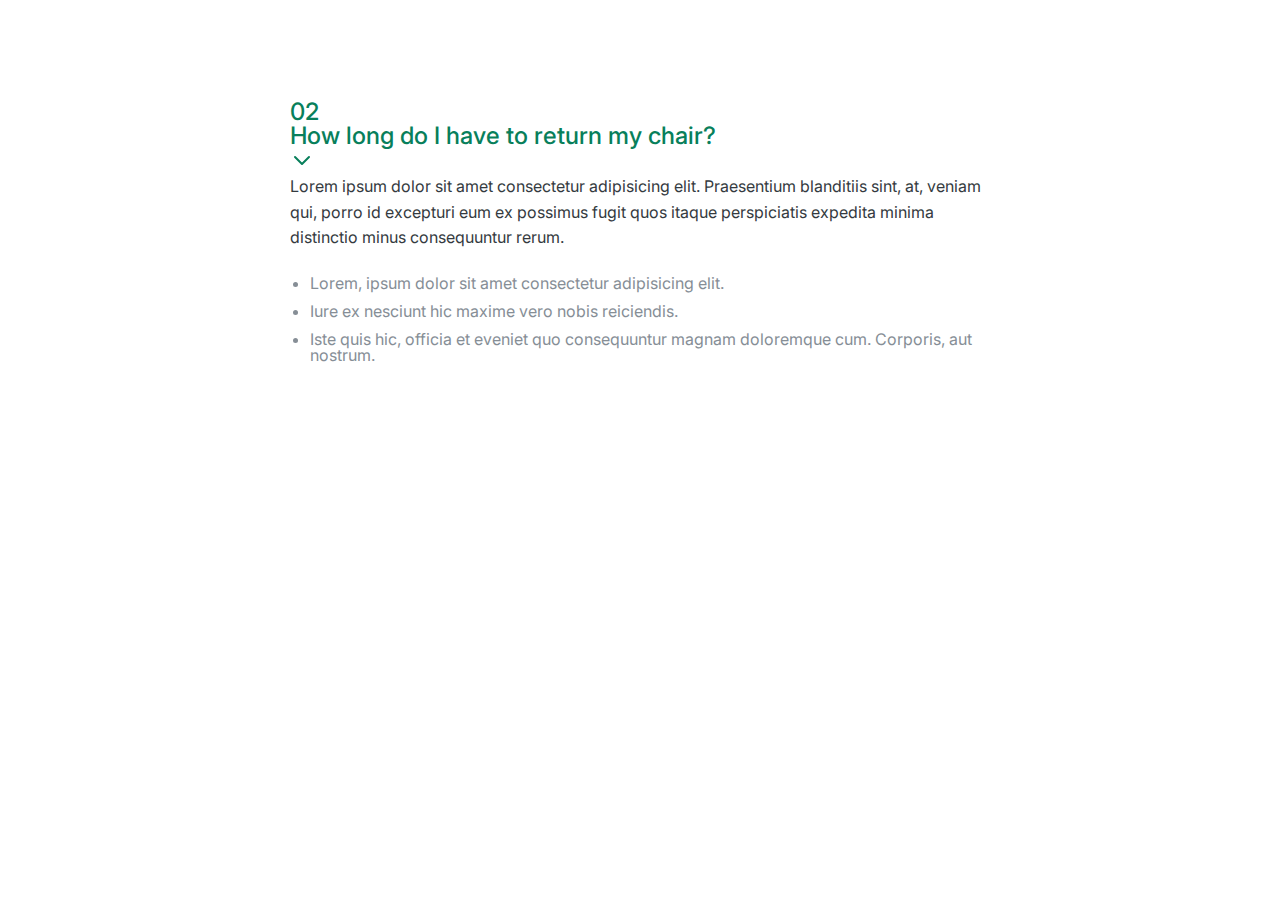
==== accordion.html @ 8c68af04 "feat: add accordion component" ====
<!DOCTYPE html>
<html lang="en">
<head>
  <meta charset="UTF-8">
  <meta http-equiv="X-UA-Compatible" content="IE=edge">
  <meta name="viewport" content="width=device-width, initial-scale=1.0">
  <link href="https://fonts.googleapis.com/css2?family=Inter:wght@400;500;700&display=swap" rel="stylesheet">
  <link rel="stylesheet" href="style/accordion.css">
  <title>Accordion</title>
</head>
<body>
  <div class="accordion">
    <div class="item">
      <p class="number">02</p>
      <p class="text">How long do I have to return my chair?</p>
      <svg xmlns="http://www.w3.org/2000/svg" class="icon" fill="none" viewBox="0 0 24 24" stroke="currentColor">
        <path stroke-linecap="round" stroke-linejoin="round" stroke-width="2" d="M19 9l-7 7-7-7" />
      </svg>
      <div class="hidden-box">
        <p>
          Lorem ipsum dolor sit amet consectetur adipisicing elit. Praesentium blanditiis sint, at, veniam qui, porro id excepturi eum ex possimus fugit quos itaque perspiciatis expedita minima distinctio minus consequuntur rerum.
        </p>
        <ul>
          <li>Lorem, ipsum dolor sit amet consectetur adipisicing elit.</li>
          <li>Iure ex nesciunt hic maxime vero nobis reiciendis.</li>
          <li>Iste quis hic, officia et eveniet quo consequuntur magnam doloremque cum. Corporis, aut nostrum.</li>
        </ul>
      </div>
    </div>
  </div>
</html>
---- style/accordion.css ----
/*
SPACING SYSTEM (px)
2 / 4 / 8 / 12 / 16 / 24 / 32 / 48 / 64 / 80 / 96 / 128

FONT SIZE SYSTEM (px)
10 / 12 / 14 / 16 / 18 / 20 / 24 / 30 / 36 / 44 / 52 / 62 / 74 / 86 / 98
*/

/* 
MAIN-COLOR: #087f5b
GREY-COLOR: #343a40 
*/


* {
  margin: 0;
  padding: 0;
  box-sizing: border-box;
}

/* ------------------------ */
/* GENERAL STYLES */
/* ------------------------ */
body {
  font-family: 'Inter',sans-serif;
  color: #343a40;
  line-height: 1;
}

.accordion {
  width: 700px;
  margin: 100px auto;
}

.item {

}

.number,
.text {
  font-size: 24px;
  font-weight: 500;
  color: #087f5b;
}

.icon {
  width: 24px;
  height: 24px;
  stroke: #087f5b;
}

.hidden-box p {
  line-height: 1.6;
  margin-bottom: 24px;
}

.hidden-box ul {
  color: #868e96;
  margin-left: 20px;
  display: flex;
  flex-direction: column;
  gap: 12px;
}
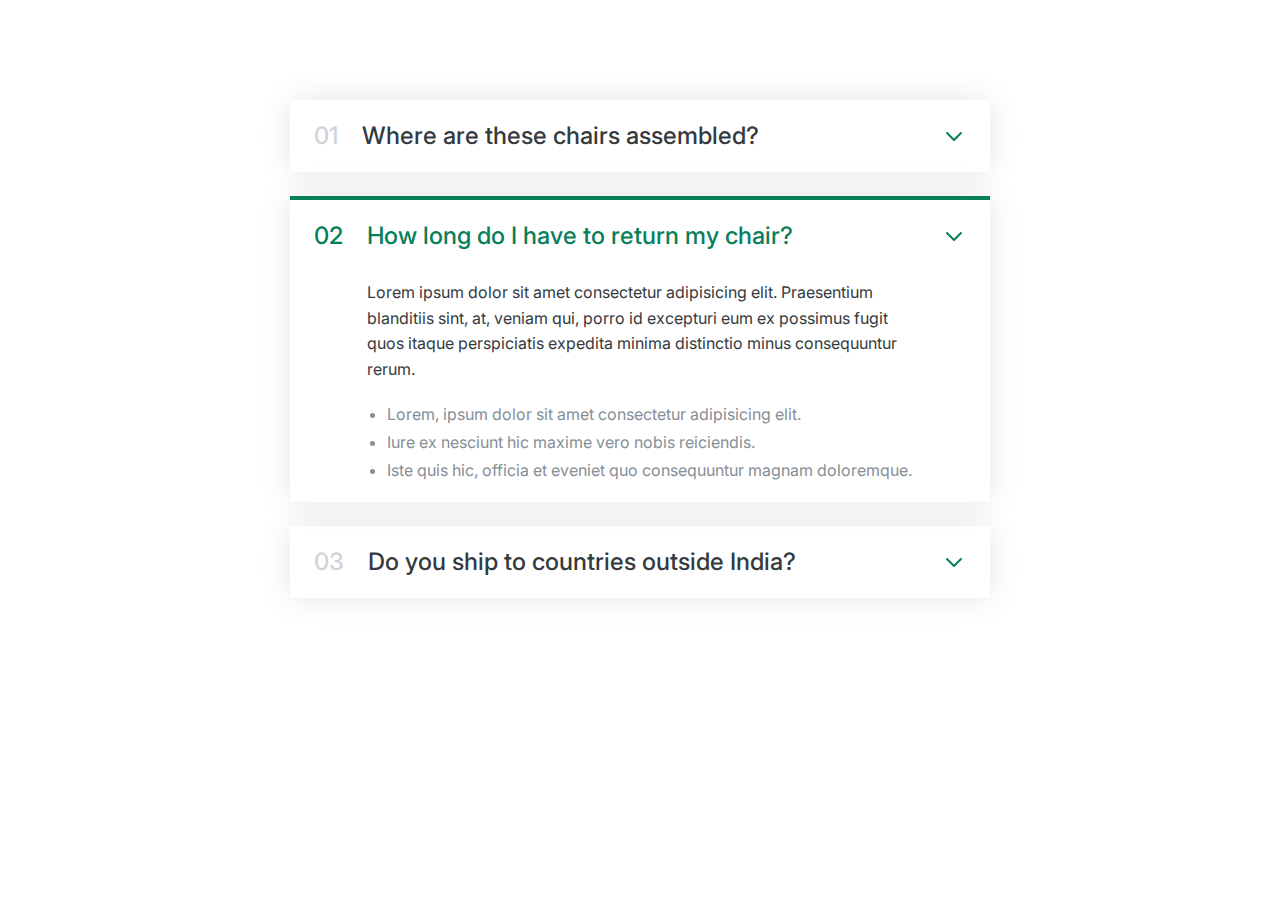
==== commit b080104e: "feat: accordion component layout" ====
--- a/accordion.html
+++ b/accordion.html
@@ -11,6 +11,60 @@
 <body>
   <div class="accordion">
     <div class="item">
+      <p class="number">01</p>
+      <p class="text">Where are these chairs assembled?</p>
+      <svg xmlns="http://www.w3.org/2000/svg" class="icon" fill="none" viewBox="0 0 24 24" stroke="currentColor">
+        <path stroke-linecap="round" stroke-linejoin="round" stroke-width="2" d="M19 9l-7 7-7-7" />
+      </svg>
+      <div class="hidden-box">
+        <p>
+          Lorem ipsum dolor sit amet consectetur adipisicing elit. Praesentium blanditiis sint, at, veniam qui, porro id excepturi eum ex possimus fugit quos itaque perspiciatis expedita minima distinctio minus consequuntur rerum.
+        </p>
+        <ul>
+          <li>Lorem, ipsum dolor sit amet consectetur adipisicing elit.</li>
+          <li>Iure ex nesciunt hic maxime vero nobis reiciendis.</li>
+          <li>Iste quis hic, officia et eveniet quo consequuntur magnam doloremque cum. Corporis, aut nostrum.</li>
+        </ul>
+      </div>
+    </div>
+
+    <div class="item open">
+      <p class="number">02</p>
+      <p class="text">How long do I have to return my chair?</p>
+      <svg xmlns="http://www.w3.org/2000/svg" class="icon" fill="none" viewBox="0 0 24 24" stroke="currentColor">
+        <path stroke-linecap="round" stroke-linejoin="round" stroke-width="2" d="M19 9l-7 7-7-7" />
+      </svg>
+      <div class="hidden-box">
+        <p>
+          Lorem ipsum dolor sit amet consectetur adipisicing elit. Praesentium blanditiis sint, at, veniam qui, porro id excepturi eum ex possimus fugit quos itaque perspiciatis expedita minima distinctio minus consequuntur rerum.
+        </p>
+        <ul>
+          <li>Lorem, ipsum dolor sit amet consectetur adipisicing elit.</li>
+          <li>Iure ex nesciunt hic maxime vero nobis reiciendis.</li>
+          <li>Iste quis hic, officia et eveniet quo consequuntur magnam doloremque.</li>
+        </ul>
+      </div>
+    </div>
+
+    <div class="item">
+      <p class="number">03</p>
+      <p class="text">Do you ship to countries outside India?</p>
+      <svg xmlns="http://www.w3.org/2000/svg" class="icon" fill="none" viewBox="0 0 24 24" stroke="currentColor">
+        <path stroke-linecap="round" stroke-linejoin="round" stroke-width="2" d="M19 9l-7 7-7-7" />
+      </svg>
+      <div class="hidden-box">
+        <p>
+          Lorem ipsum dolor sit amet consectetur adipisicing elit. Praesentium blanditiis sint, at, veniam qui, porro id excepturi eum ex possimus fugit quos itaque perspiciatis expedita minima distinctio minus consequuntur rerum.
+        </p>
+        <ul>
+          <li>Lorem, ipsum dolor sit amet consectetur adipisicing elit.</li>
+          <li>Iure ex nesciunt hic maxime vero nobis reiciendis.</li>
+          <li>Iste quis hic, officia et eveniet quo consequuntur magnam doloremque cum. Corporis, aut nostrum.</li>
+        </ul>
+      </div>
+    </div>
+
+    <!-- <div class="item">
       <p class="number">02</p>
       <p class="text">How long do I have to return my chair?</p>
       <svg xmlns="http://www.w3.org/2000/svg" class="icon" fill="none" viewBox="0 0 24 24" stroke="currentColor">
@@ -26,6 +80,6 @@
           <li>Iste quis hic, officia et eveniet quo consequuntur magnam doloremque cum. Corporis, aut nostrum.</li>
         </ul>
       </div>
-    </div>
+    </div> -->
   </div>
 </html>--- a/style/accordion.css
+++ b/style/accordion.css
@@ -30,23 +30,42 @@
 .accordion {
   width: 700px;
   margin: 100px auto;
+  display: flex;
+  flex-direction: column;
+  gap: 24px;
 }
 
 .item {
+  box-shadow: 0 0 32px rgba(0, 0, 0, 0.1);
+  padding: 24px;
 
+  display: grid;
+  grid-template-columns: auto 1fr auto;
+  column-gap: 24px;
+  row-gap: 32px;
+  align-items: center;
 }
 
 .number,
 .text {
   font-size: 24px;
   font-weight: 500;
-  color: #087f5b;
+  /* color: #087f5b; */
+}
+
+.number {
+  color: #ced4da;
 }
 
 .icon {
   width: 24px;
   height: 24px;
   stroke: #087f5b;
+}
+
+.hidden-box {
+  grid-column: 2;
+  display: none;
 }
 
 .hidden-box p {
@@ -60,4 +79,17 @@
   display: flex;
   flex-direction: column;
   gap: 12px;
+}
+
+.open {
+  border-top: 4px solid #087f5b;
+}
+
+.open .hidden-box {
+  display: block;
+}
+
+.open .number,
+.open .text {
+  color: #087f5b;
 }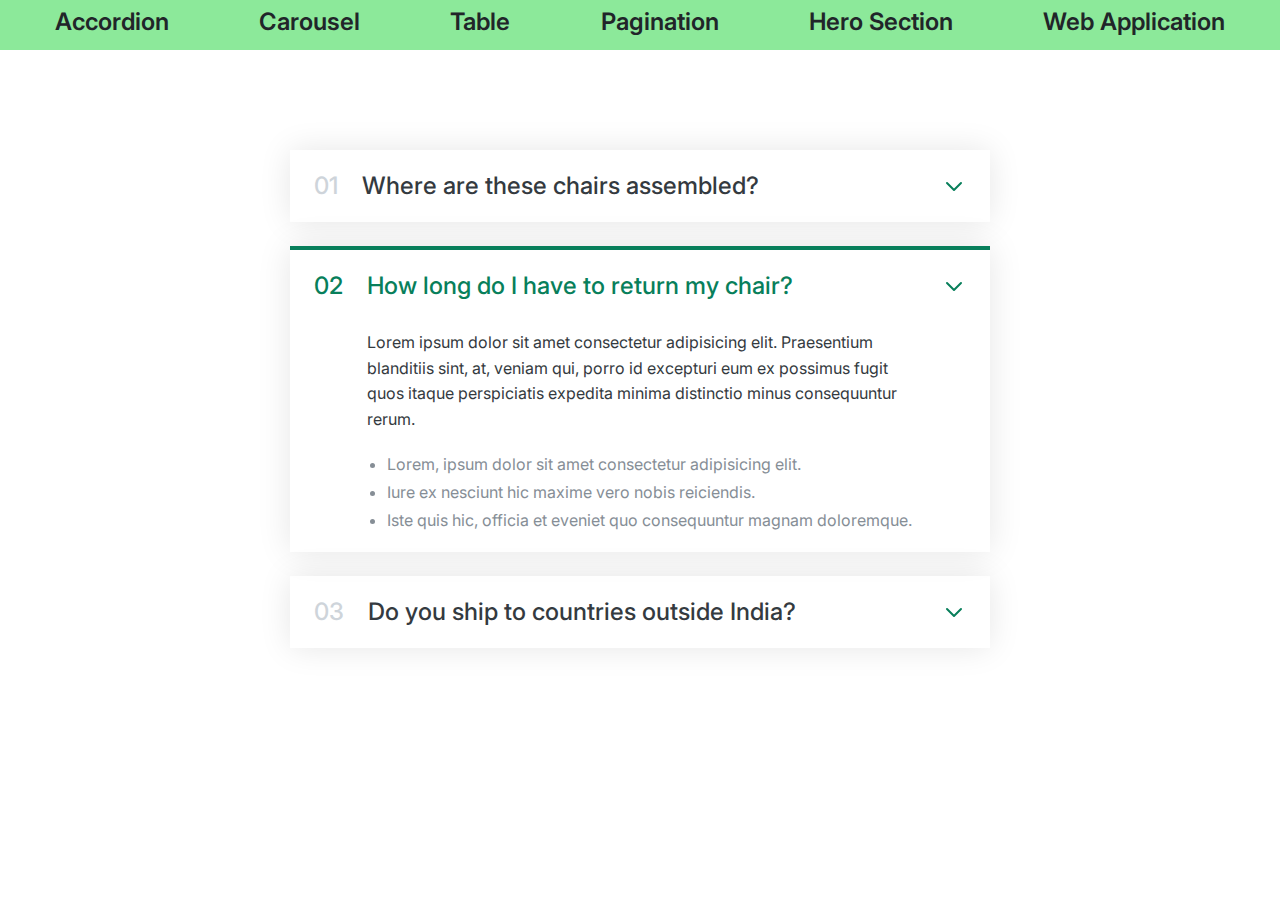
==== commit 44031269: "feat: add home page" ====
--- a/accordion.html
+++ b/accordion.html
@@ -5,10 +5,35 @@
   <meta http-equiv="X-UA-Compatible" content="IE=edge">
   <meta name="viewport" content="width=device-width, initial-scale=1.0">
   <link href="https://fonts.googleapis.com/css2?family=Inter:wght@400;500;700&display=swap" rel="stylesheet">
+  <link rel="stylesheet" href="style/index.css">
   <link rel="stylesheet" href="style/accordion.css">
   <title>Accordion</title>
 </head>
 <body>
+  <header>
+    <nav class="navbar">
+      <ul class="navbar-list">
+        <li class="list-item">
+          <a href="./accordion.html" class="nav-link">Accordion</a>
+        </li>
+        <li class="list-item">
+          <a href="" class="nav-link">Carousel</a>
+        </li>
+        <li class="list-item">
+          <a href="" class="nav-link">Table</a>
+        </li>
+        <li class="list-item">
+          <a href="" class="nav-link">Pagination</a>
+        </li>
+        <li class="list-item">
+          <a href="" class="nav-link">Hero Section</a>
+        </li>
+        <li class="list-item">
+          <a href="" class="nav-link">Web Application</a>
+        </li>
+      </ul>
+    </nav>
+  </header>
   <div class="accordion">
     <div class="item">
       <p class="number">01</p>
--- a/style/index.css
+++ b/style/index.css
@@ -0,0 +1,47 @@
+* {
+  margin: 0;
+  padding: 0;
+  box-sizing: border-box;
+}
+
+/* ------------------------ */
+/* GENERAL STYLES */
+/* ------------------------ */
+body {
+  font-family: 'Inter', sans-serif;
+}
+
+
+/* ------------------------ */
+/* NAVBAR */
+/* ------------------------ */
+.navbar {
+  background-color: #8ce99a;
+  height: 50px;
+  padding: 10px;
+}
+
+.navbar-list {
+  display: flex;
+  justify-content: space-around;
+  align-items: center;
+  list-style: none;
+}
+
+.nav-link {
+  text-decoration: none;
+  font-size: 24px;
+  font-weight: 600;
+}
+
+.nav-link:link{
+  color: #212529;
+}
+
+.nav-link:visited {
+  color: #212529;
+}
+
+.nav-link:hover {
+  color: #868e96;
+}--- a/style/accordion.css
+++ b/style/accordion.css
@@ -10,13 +10,6 @@
 MAIN-COLOR: #087f5b
 GREY-COLOR: #343a40 
 */
-
-
-* {
-  margin: 0;
-  padding: 0;
-  box-sizing: border-box;
-}
 
 /* ------------------------ */
 /* GENERAL STYLES */
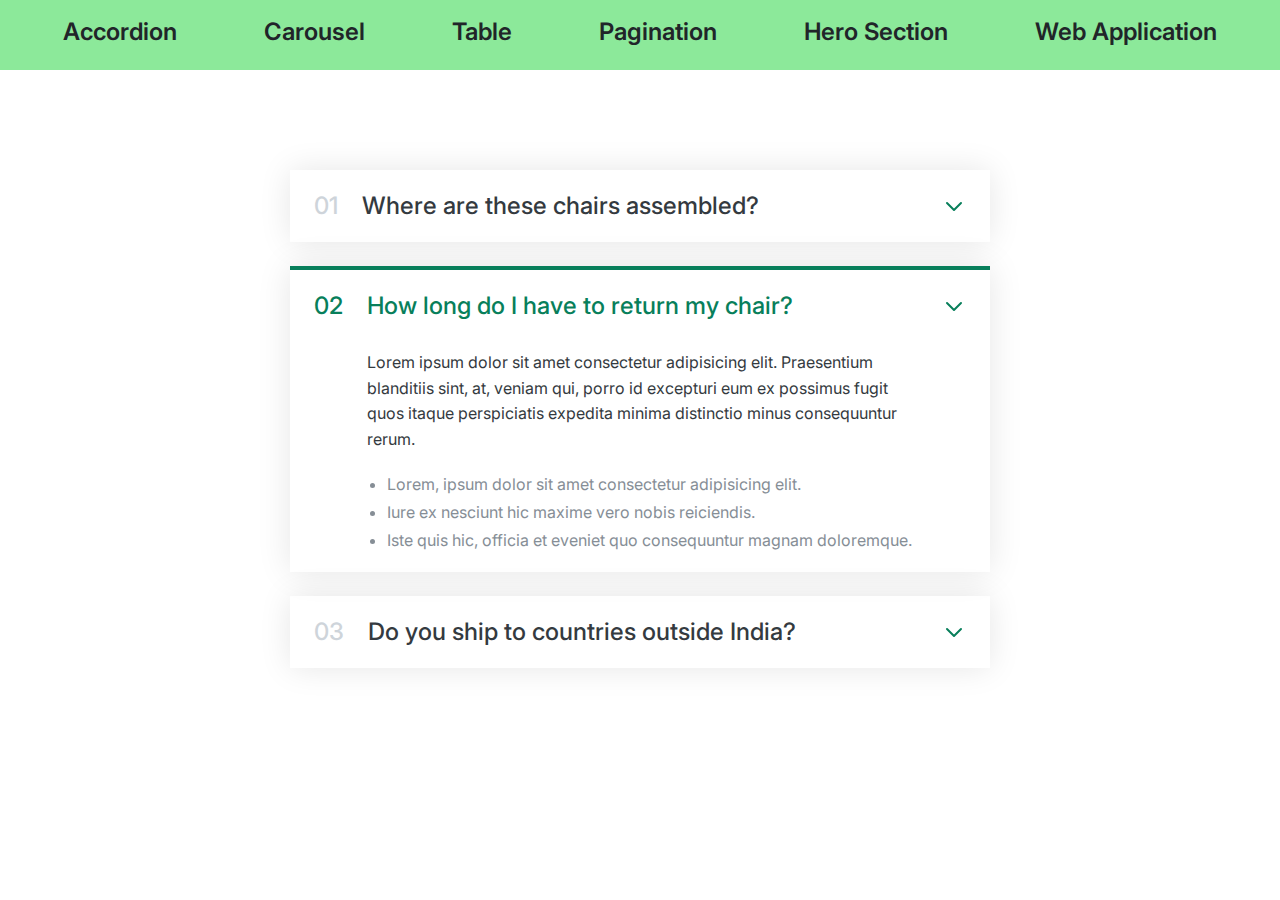
==== commit fafd4b30: "feat: add carousel component" ====
--- a/accordion.html
+++ b/accordion.html
@@ -17,19 +17,19 @@
           <a href="./accordion.html" class="nav-link">Accordion</a>
         </li>
         <li class="list-item">
-          <a href="" class="nav-link">Carousel</a>
+          <a href="./carousel.html" class="nav-link">Carousel</a>
         </li>
         <li class="list-item">
-          <a href="" class="nav-link">Table</a>
+          <a href="./table.html" class="nav-link">Table</a>
         </li>
         <li class="list-item">
-          <a href="" class="nav-link">Pagination</a>
+          <a href="./pagination.html" class="nav-link">Pagination</a>
         </li>
         <li class="list-item">
-          <a href="" class="nav-link">Hero Section</a>
+          <a href="./hero-section.html" class="nav-link">Hero Section</a>
         </li>
         <li class="list-item">
-          <a href="" class="nav-link">Web Application</a>
+          <a href="./web-application.html" class="nav-link">Web Application</a>
         </li>
       </ul>
     </nav>
--- a/style/index.css
+++ b/style/index.css
@@ -17,8 +17,8 @@
 /* ------------------------ */
 .navbar {
   background-color: #8ce99a;
-  height: 50px;
-  padding: 10px;
+  height: 70px;
+  padding: 20px;
 }
 
 .navbar-list {
@@ -43,5 +43,5 @@
 }
 
 .nav-link:hover {
-  color: #868e96;
+  color: #495057;
 }